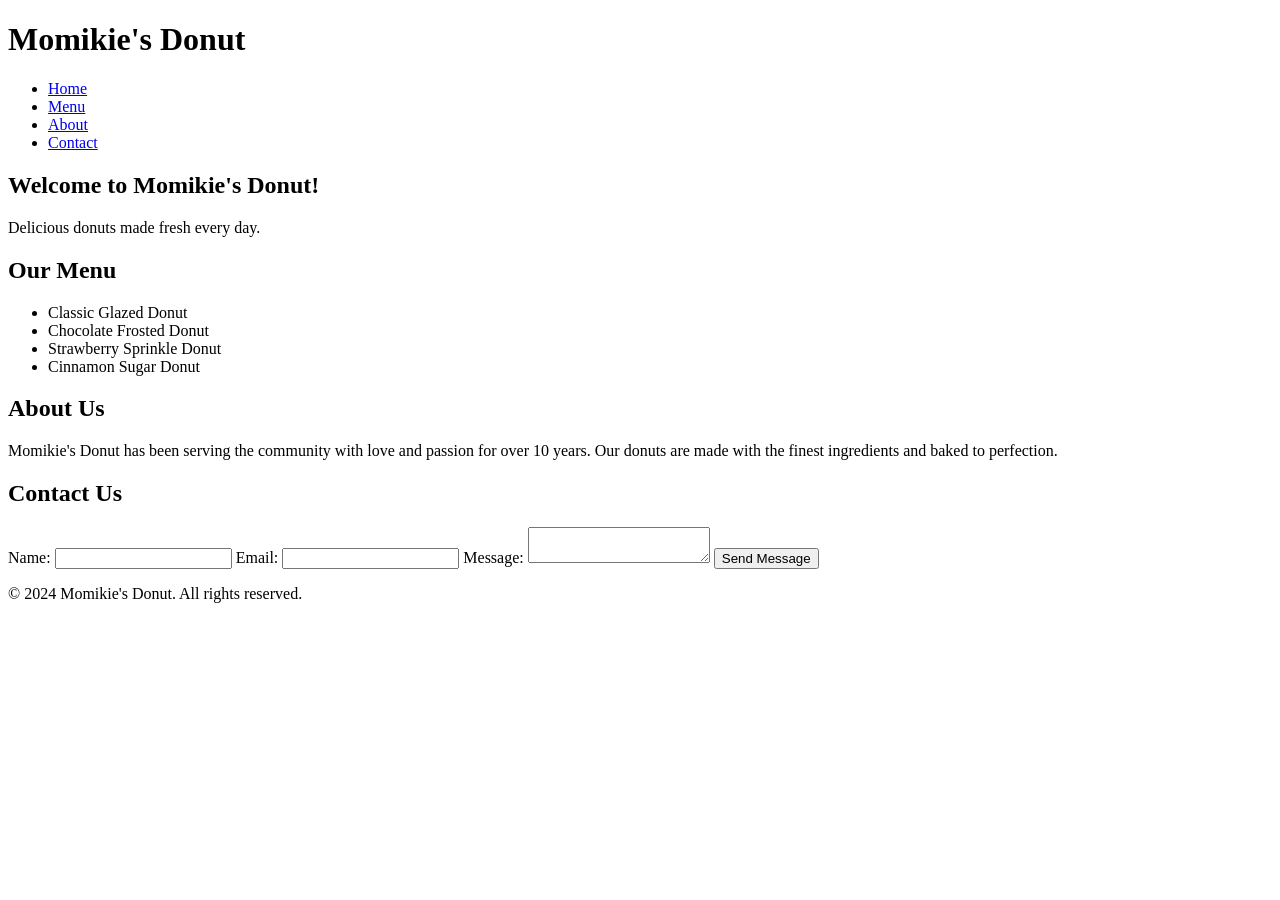
==== index.html @ a1f279ee "Initial website drafted" ====
<!DOCTYPE html>
    <html lang="en">
        <head>
            <meta charset="UTF-8">
            <meta name="viewport" content="width=device-width, initial-scale=1.0">
            <title>Momikie's Donut</title>
            <link rel="stylesheet" href="styles.css">
        </head>
        <body>
            <header>
                <h1>Momikie's Donut</h1>
                <nav>
                    <ul>
                        <li><a href="#home">Home</a></li>
                        <li><a href="#menu">Menu</a></li>
                        <li><a href="#about">About</a></li>
                        <li><a href="#contact">Contact</a></li>
                    </ul>
                </nav>
            </header>

            <main>
                <section id="home">
                    <h2>Welcome to Momikie's Donut!</h2>
                    <p>Delicious donuts made fresh every day.</p>
                </section>

                <section id="menu">
                    <h2>Our Menu</h2>
                    <ul>
                        <li>Classic Glazed Donut</li>
                        <li>Chocolate Frosted Donut</li>
                        <li>Strawberry Sprinkle Donut</li>
                        <li>Cinnamon Sugar Donut</li>
                    </ul>
                </section>

                <section id="about">
                    <h2>About Us</h2>
                    <p>Momikie's Donut has been serving the community with love and passion for over 10 years. Our donuts are made with the finest ingredients and baked to perfection.</p>
                </section>

                <section id="contact">
                    <h2>Contact Us</h2>
                    <form action="#" method="post">
                        <label for="name">Name:</label>
                        <input type="text" id="name" name="name" required>

                        <label for="email">Email:</label>
                        <input type="email" id="email" name="email" required>

                        <label for="message">Message:</label>
                        <textarea id="message" name="message" required></textarea>

                        <button type="submit">Send Message</button>
                    </form>
                </section>
            </main>

            <footer>
                <p>&copy; 2024 Momikie's Donut. All rights reserved.</p>
            </footer>
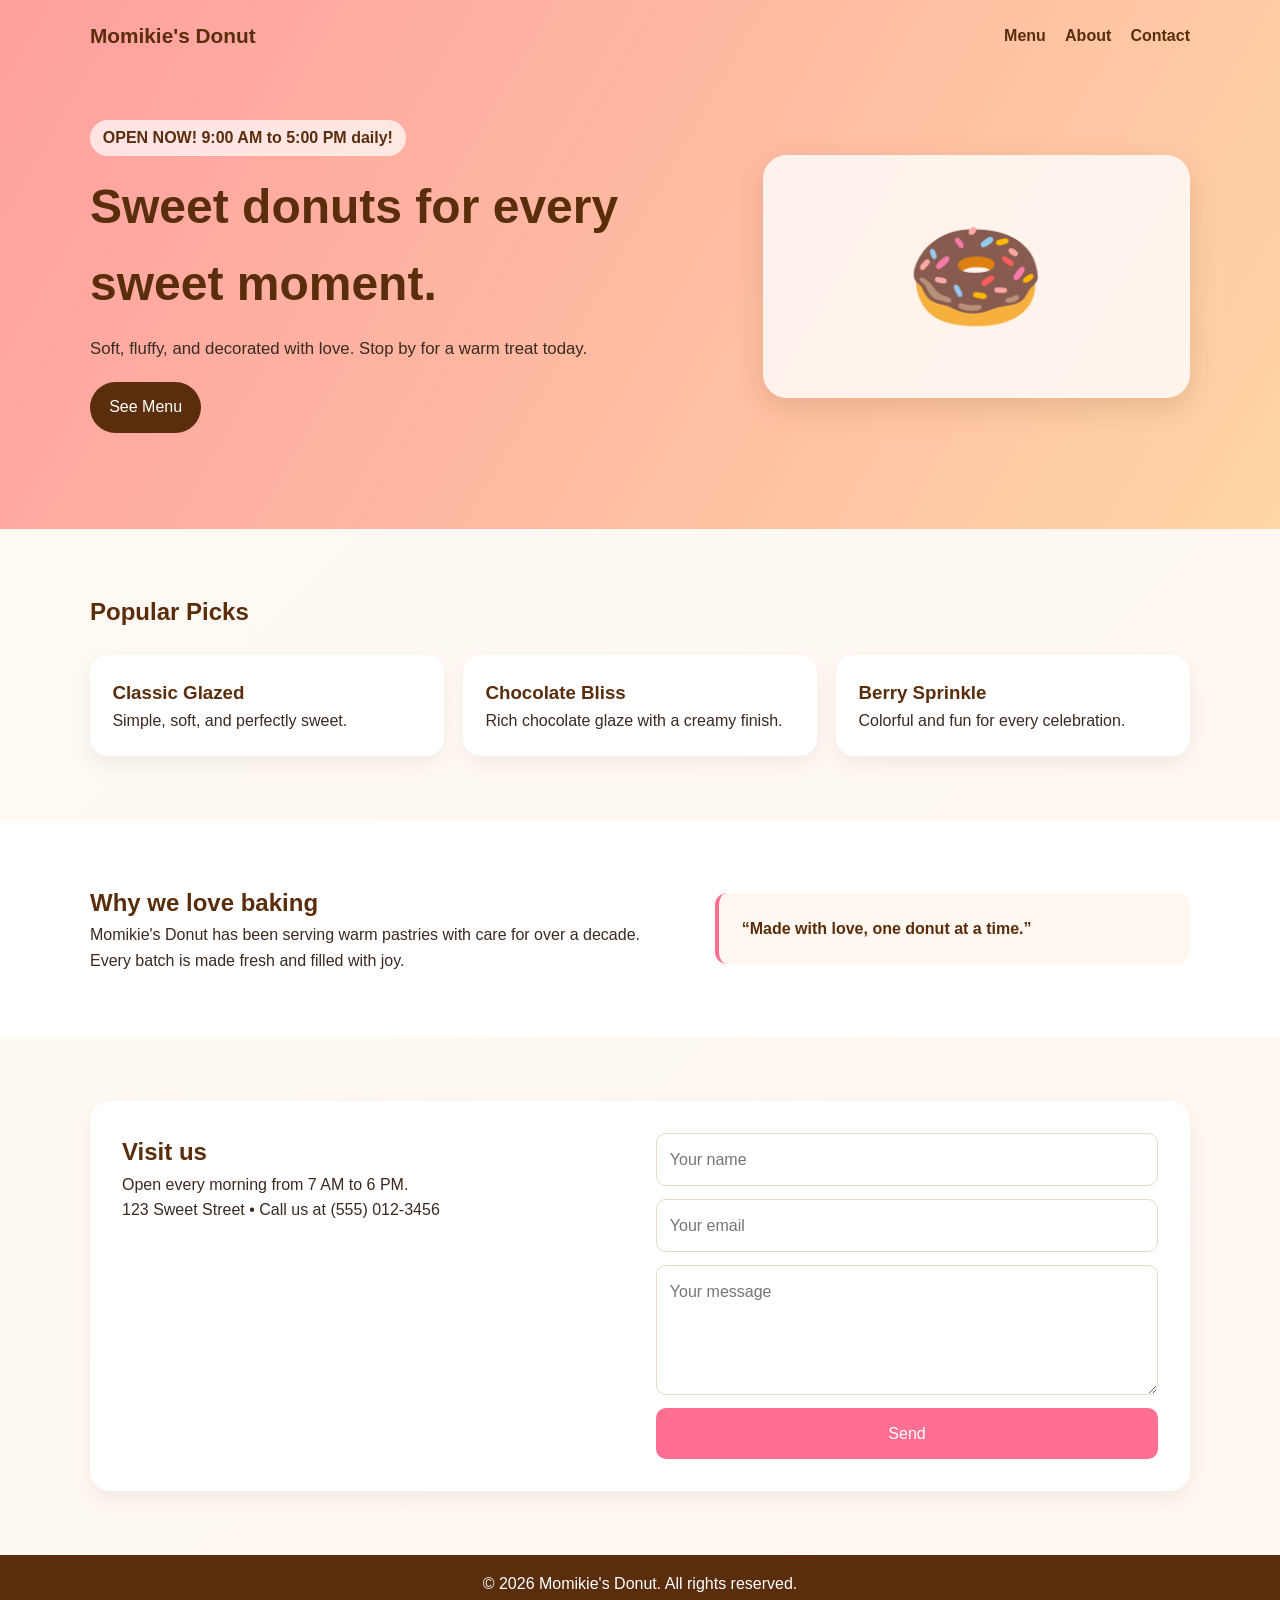
==== commit bbf7b813: "Added initial design as a template only" ====
--- a/index.html
+++ b/index.html
@@ -1,62 +1,89 @@
 <!DOCTYPE html>
-    <html lang="en">
-        <head>
-            <meta charset="UTF-8">
-            <meta name="viewport" content="width=device-width, initial-scale=1.0">
-            <title>Momikie's Donut</title>
-            <link rel="stylesheet" href="styles.css">
-        </head>
-        <body>
-            <header>
-                <h1>Momikie's Donut</h1>
-                <nav>
-                    <ul>
-                        <li><a href="#home">Home</a></li>
-                        <li><a href="#menu">Menu</a></li>
-                        <li><a href="#about">About</a></li>
-                        <li><a href="#contact">Contact</a></li>
-                    </ul>
-                </nav>
-            </header>
+<html lang="en">
+<head>
+    <meta charset="UTF-8">
+    <meta name="viewport" content="width=device-width, initial-scale=1.0">
+    <title>Momikie's Donut</title>
+    <link rel="stylesheet" href="style.css">
+</head>
+<body>
+    <header class="hero">
+        <div class="container">
+            <nav class="nav">
+                <a href="#home" class="logo">Momikie's Donut</a>
+                <ul>
+                    <li><a href="#menu">Menu</a></li>
+                    <li><a href="#about">About</a></li>
+                    <li><a href="#contact">Contact</a></li>
+                </ul>
+            </nav>
 
-            <main>
-                <section id="home">
-                    <h2>Welcome to Momikie's Donut!</h2>
-                    <p>Delicious donuts made fresh every day.</p>
-                </section>
+            <section id="home" class="hero-content">
+                <div>
+                    <p class="tag">OPEN NOW! 9:00 AM to 5:00 PM daily!</p>
+                    <h1>Sweet donuts for every sweet moment.</h1>
+                    <p class="subtitle">Soft, fluffy, and decorated with love. Stop by for a warm treat today.</p>
+                    <a href="#menu" class="btn">See Menu</a>
+                </div>
+                <div class="hero-card" aria-label="Donut illustration">
+                    <span>🍩</span>
+                </div>
+            </section>
+        </div>
+    </header>
 
-                <section id="menu">
-                    <h2>Our Menu</h2>
-                    <ul>
-                        <li>Classic Glazed Donut</li>
-                        <li>Chocolate Frosted Donut</li>
-                        <li>Strawberry Sprinkle Donut</li>
-                        <li>Cinnamon Sugar Donut</li>
-                    </ul>
-                </section>
+    <main>
+        <section id="menu" class="section">
+            <div class="container">
+                <h2>Popular Picks</h2>
+                <div class="card-grid">
+                    <article class="card">
+                        <h3>Classic Glazed</h3>
+                        <p>Simple, soft, and perfectly sweet.</p>
+                    </article>
+                    <article class="card">
+                        <h3>Chocolate Bliss</h3>
+                        <p>Rich chocolate glaze with a creamy finish.</p>
+                    </article>
+                    <article class="card">
+                        <h3>Berry Sprinkle</h3>
+                        <p>Colorful and fun for every celebration.</p>
+                    </article>
+                </div>
+            </div>
+        </section>
 
-                <section id="about">
-                    <h2>About Us</h2>
-                    <p>Momikie's Donut has been serving the community with love and passion for over 10 years. Our donuts are made with the finest ingredients and baked to perfection.</p>
-                </section>
+        <section id="about" class="section about">
+            <div class="container about-wrap">
+                <div>
+                    <h2>Why we love baking</h2>
+                    <p>Momikie's Donut has been serving warm pastries with care for over a decade. Every batch is made fresh and filled with joy.</p>
+                </div>
+                <div class="quote">“Made with love, one donut at a time.”</div>
+            </div>
+        </section>
 
-                <section id="contact">
-                    <h2>Contact Us</h2>
-                    <form action="#" method="post">
-                        <label for="name">Name:</label>
-                        <input type="text" id="name" name="name" required>
+        <section id="contact" class="section">
+            <div class="container contact-box">
+                <div>
+                    <h2>Visit us</h2>
+                    <p>Open every morning from 7 AM to 6 PM.</p>
+                    <p>123 Sweet Street • Call us at (555) 012-3456</p>
+                </div>
+                <form>
+                    <input type="text" placeholder="Your name" required>
+                    <input type="email" placeholder="Your email" required>
+                    <textarea placeholder="Your message" rows="4" required></textarea>
+                    <button type="submit">Send</button>
+                </form>
+            </div>
+        </section>
+    </main>
 
-                        <label for="email">Email:</label>
-                        <input type="email" id="email" name="email" required>
-
-                        <label for="message">Message:</label>
-                        <textarea id="message" name="message" required></textarea>
-
-                        <button type="submit">Send Message</button>
-                    </form>
-                </section>
-            </main>
-
-            <footer>
-                <p>&copy; 2024 Momikie's Donut. All rights reserved.</p>
-            </footer>+    <footer>
+        <div class="container footer">
+            <p>&copy; 2026 Momikie's Donut. All rights reserved.</p>
+        </div>
+    </footer>
+</body>
+</html>
--- a/style.css
+++ b/style.css
@@ -0,0 +1,198 @@
+:root {
+    --pink: #ff6f91;
+    --cream: #fff7f0;
+    --brown: #5a2d0c;
+    --text: #3b2a20;
+}
+
+* {
+    box-sizing: border-box;
+    margin: 0;
+    padding: 0;
+}
+
+body {
+    font-family: Arial, Helvetica, sans-serif;
+    color: var(--text);
+    background: linear-gradient(135deg, #fffaf5 0%, var(--cream) 100%);
+    line-height: 1.6;
+}
+
+.container {
+    width: min(1100px, 90%);
+    margin: 0 auto;
+}
+
+.hero {
+    background: linear-gradient(120deg, #ff9f9f, #ffd6a5);
+    padding-bottom: 3rem;
+}
+
+.nav {
+    display: flex;
+    justify-content: space-between;
+    align-items: center;
+    padding: 1.2rem 0;
+}
+
+.logo {
+    font-size: 1.3rem;
+    font-weight: 700;
+    color: var(--brown);
+    text-decoration: none;
+}
+
+.nav ul {
+    display: flex;
+    gap: 1.2rem;
+    list-style: none;
+}
+
+.nav a {
+    text-decoration: none;
+    color: var(--brown);
+    font-weight: 600;
+}
+
+.hero-content {
+    display: grid;
+    grid-template-columns: 1.2fr 0.8fr;
+    gap: 2rem;
+    align-items: center;
+    padding: 3rem 0;
+}
+
+.tag {
+    display: inline-block;
+    background: rgba(255, 255, 255, 0.7);
+    color: var(--brown);
+    padding: 0.35rem 0.8rem;
+    border-radius: 999px;
+    margin-bottom: 0.8rem;
+    font-weight: 700;
+}
+
+h1, h2, h3 {
+    color: var(--brown);
+}
+
+h1 {
+    font-size: clamp(2rem, 4vw, 3rem);
+    margin-bottom: 0.8rem;
+}
+
+.subtitle {
+    font-size: 1.05rem;
+    margin-bottom: 1.2rem;
+    max-width: 500px;
+}
+
+.btn {
+    display: inline-block;
+    background: var(--brown);
+    color: white;
+    text-decoration: none;
+    padding: 0.8rem 1.2rem;
+    border-radius: 999px;
+}
+
+.hero-card {
+    background: rgba(255, 255, 255, 0.8);
+    border-radius: 24px;
+    padding: 2rem;
+    text-align: center;
+    box-shadow: 0 10px 30px rgba(90, 45, 12, 0.15);
+}
+
+.hero-card span {
+    font-size: 7rem;
+}
+
+.section {
+    padding: 4rem 0;
+}
+
+.card-grid {
+    display: grid;
+    grid-template-columns: repeat(3, 1fr);
+    gap: 1.2rem;
+    margin-top: 1.5rem;
+}
+
+.card {
+    background: white;
+    border-radius: 18px;
+    padding: 1.4rem;
+    box-shadow: 0 8px 20px rgba(0, 0, 0, 0.06);
+}
+
+.about {
+    background: #fff;
+}
+
+.about-wrap {
+    display: grid;
+    grid-template-columns: 1fr 0.8fr;
+    gap: 2rem;
+    align-items: center;
+}
+
+.quote {
+    background: var(--cream);
+    padding: 1.4rem;
+    border-left: 4px solid var(--pink);
+    border-radius: 12px;
+    font-weight: 700;
+    color: var(--brown);
+}
+
+.contact-box {
+    display: grid;
+    grid-template-columns: 1fr 1fr;
+    gap: 2rem;
+    background: white;
+    padding: 2rem;
+    border-radius: 20px;
+    box-shadow: 0 8px 20px rgba(0, 0, 0, 0.06);
+}
+
+form {
+    display: flex;
+    flex-direction: column;
+    gap: 0.8rem;
+}
+
+input, textarea, button {
+    font: inherit;
+    padding: 0.8rem;
+    border-radius: 10px;
+    border: 1px solid #e8d8c8;
+}
+
+button {
+    background: var(--pink);
+    color: white;
+    border: none;
+    cursor: pointer;
+}
+
+footer {
+    background: var(--brown);
+    color: white;
+    padding: 1rem 0;
+    text-align: center;
+}
+
+@media (max-width: 768px) {
+    .hero-content,
+    .about-wrap,
+    .contact-box,
+    .card-grid {
+        grid-template-columns: 1fr;
+    }
+
+    .nav {
+        flex-direction: column;
+        gap: 0.6rem;
+    }
+}
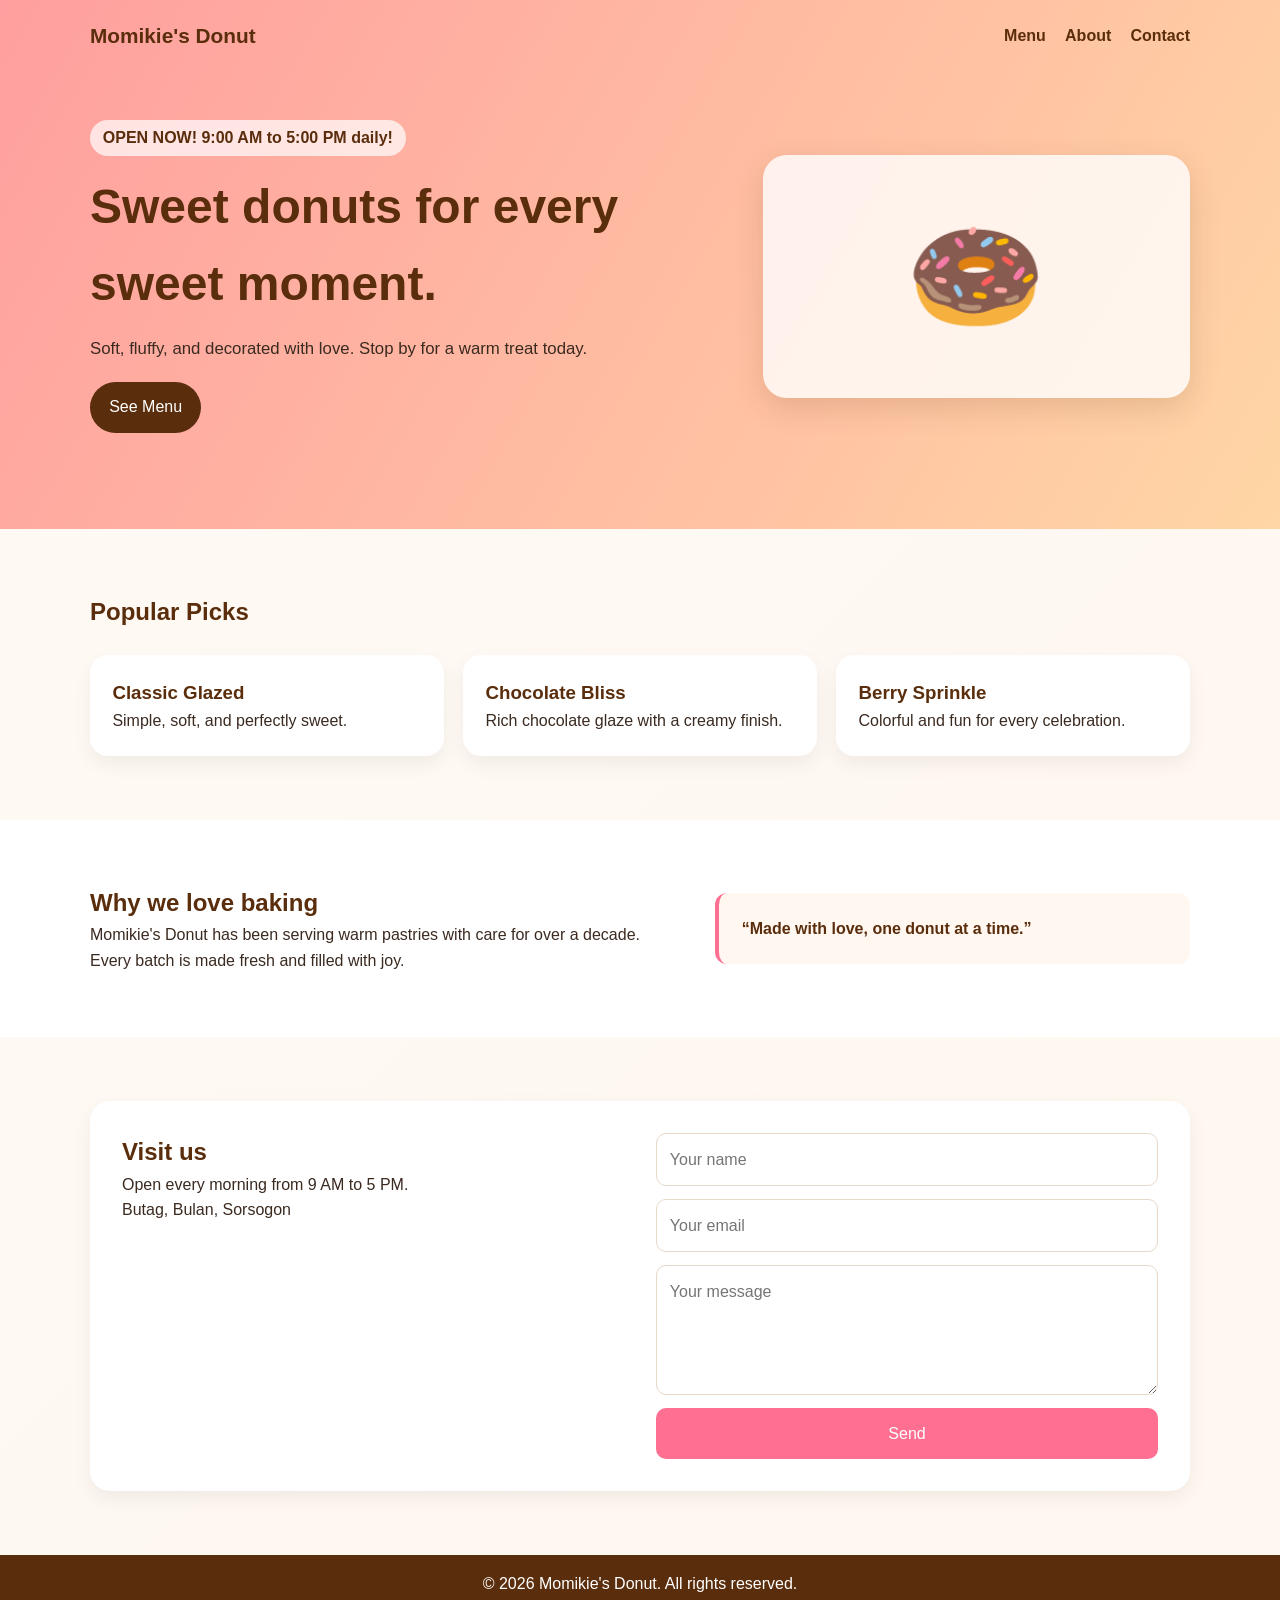
==== commit 6421e94c: "Fixed some details" ====
--- a/index.html
+++ b/index.html
@@ -67,8 +67,8 @@
             <div class="container contact-box">
                 <div>
                     <h2>Visit us</h2>
-                    <p>Open every morning from 7 AM to 6 PM.</p>
-                    <p>123 Sweet Street • Call us at (555) 012-3456</p>
+                    <p>Open every morning from 9 AM to 5 PM.</p>
+                    <p>Butag, Bulan, Sorsogon</p>
                 </div>
                 <form>
                     <input type="text" placeholder="Your name" required>
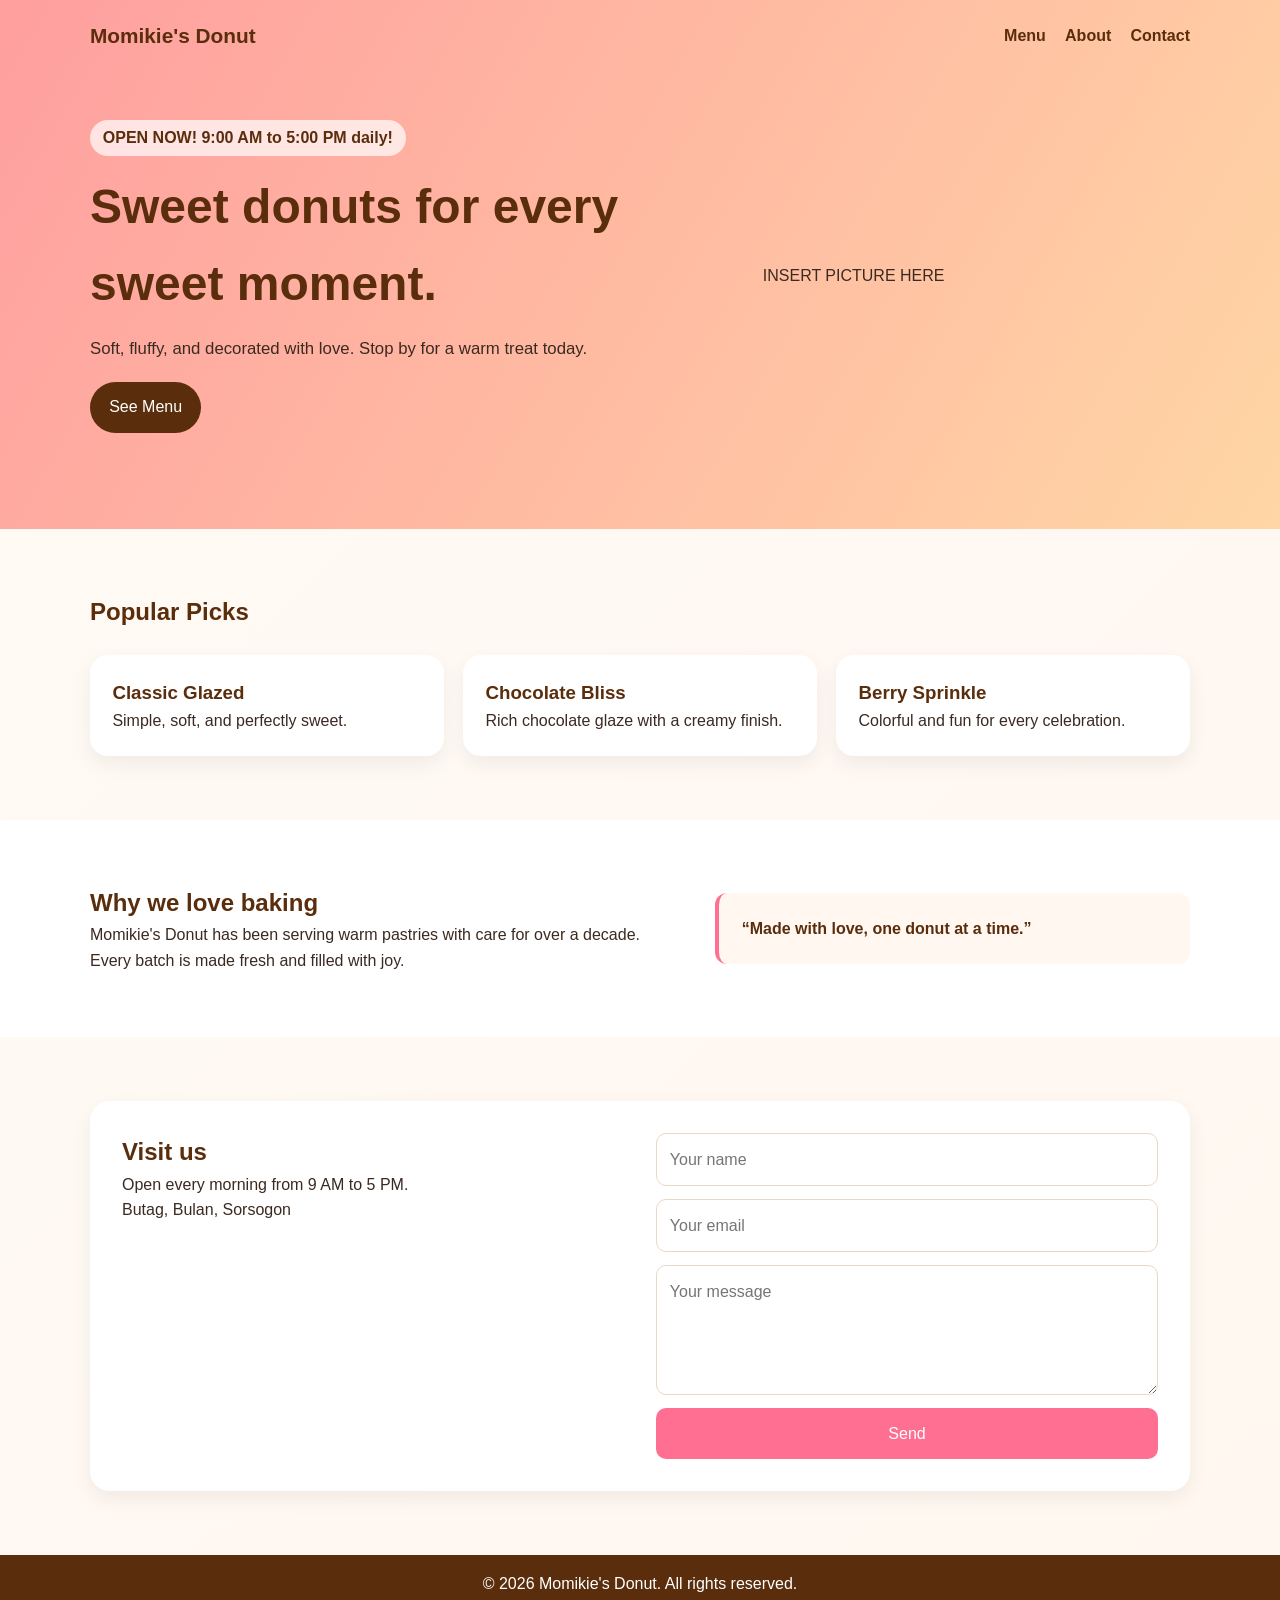
==== commit d18ef3e5: "Awaiting pictures of doughnuts, placeholder for the meantime" ====
--- a/index.html
+++ b/index.html
@@ -25,8 +25,8 @@
                     <p class="subtitle">Soft, fluffy, and decorated with love. Stop by for a warm treat today.</p>
                     <a href="#menu" class="btn">See Menu</a>
                 </div>
-                <div class="hero-card" aria-label="Donut illustration">
-                    <span>🍩</span>
+                <div class="DONUT-PIC" aria-label="Donut illustration">
+                    <span>INSERT PICTURE HERE</span>
                 </div>
             </section>
         </div>
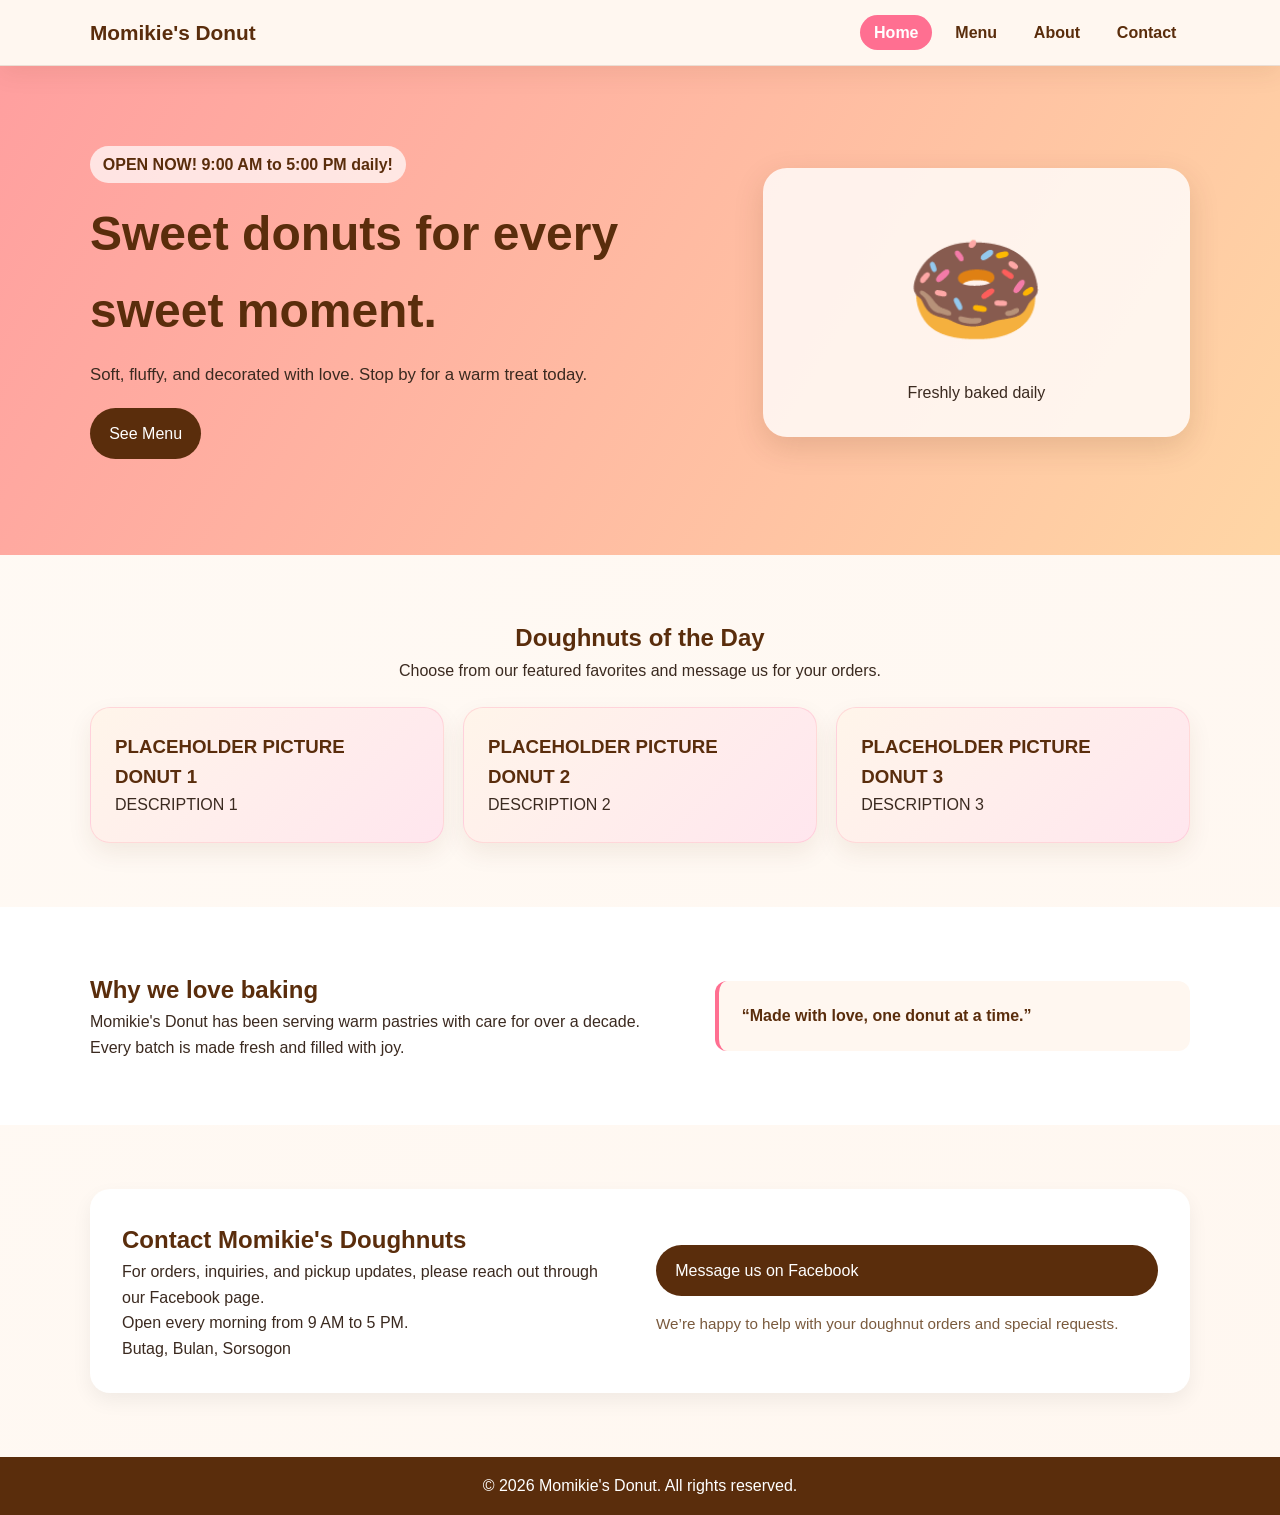
==== commit 3a0d6e4f: "feat: revamp bakery landing page and add dedicated pages" ====
--- a/index.html
+++ b/index.html
@@ -7,47 +7,58 @@
     <link rel="stylesheet" href="style.css">
 </head>
 <body>
-    <header class="hero">
-        <div class="container">
+    <header class="site-header">
+        <div class="container nav-wrap">
+            <a href="index.html" class="logo">Momikie's Donut</a>
             <nav class="nav">
-                <a href="#home" class="logo">Momikie's Donut</a>
                 <ul>
-                    <li><a href="#menu">Menu</a></li>
-                    <li><a href="#about">About</a></li>
-                    <li><a href="#contact">Contact</a></li>
+                    <li><a href="index.html" class="active">Home</a></li>
+                    <li><a href="menu.html">Menu</a></li>
+                    <li><a href="about.html">About</a></li>
+                    <li><a href="contact.html">Contact</a></li>
                 </ul>
             </nav>
-
-            <section id="home" class="hero-content">
-                <div>
-                    <p class="tag">OPEN NOW! 9:00 AM to 5:00 PM daily!</p>
-                    <h1>Sweet donuts for every sweet moment.</h1>
-                    <p class="subtitle">Soft, fluffy, and decorated with love. Stop by for a warm treat today.</p>
-                    <a href="#menu" class="btn">See Menu</a>
-                </div>
-                <div class="DONUT-PIC" aria-label="Donut illustration">
-                    <span>INSERT PICTURE HERE</span>
-                </div>
-            </section>
         </div>
     </header>
+
+    <section class="hero" id="home">
+        <div class="container hero-content">
+            <div>
+                <p class="tag">OPEN NOW! 9:00 AM to 5:00 PM daily!</p>
+                <h1>Sweet donuts for every sweet moment.</h1>
+                <p class="subtitle">Soft, fluffy, and decorated with love. Stop by for a warm treat today.</p>
+                <a href="menu.html" class="btn">See Menu</a>
+            </div>
+            <div class="hero-card" aria-label="Donut illustration">
+                <span>🍩</span>
+                <p>Freshly baked daily</p>
+            </div>
+        </div>
+    </section>
 
     <main>
         <section id="menu" class="section">
             <div class="container">
-                <h2>Popular Picks</h2>
-                <div class="card-grid">
-                    <article class="card">
-                        <h3>Classic Glazed</h3>
-                        <p>Simple, soft, and perfectly sweet.</p>
+                <div class="section-heading">
+                    <h2>Doughnuts of the Day</h2>
+                    <p>Choose from our featured favorites and message us for your orders.</p>
+                </div>
+
+                <div class="featured-grid">
+                    <article class="featured-card">
+                        <h3>PLACEHOLDER PICTURE</h3>
+                        <h3>DONUT 1</h3>
+                        <p>DESCRIPTION 1</p>
                     </article>
-                    <article class="card">
-                        <h3>Chocolate Bliss</h3>
-                        <p>Rich chocolate glaze with a creamy finish.</p>
+                    <article class="featured-card">
+                        <h3>PLACEHOLDER PICTURE</h3>
+                        <h3>DONUT 2</h3>
+                        <p>DESCRIPTION 2</p>
                     </article>
-                    <article class="card">
-                        <h3>Berry Sprinkle</h3>
-                        <p>Colorful and fun for every celebration.</p>
+                    <article class="featured-card">
+                        <h3>PLACEHOLDER PICTURE</h3>
+                        <h3>DONUT 3</h3>
+                        <p>DESCRIPTION 3</p>
                     </article>
                 </div>
             </div>
@@ -66,16 +77,15 @@
         <section id="contact" class="section">
             <div class="container contact-box">
                 <div>
-                    <h2>Visit us</h2>
+                    <h2>Contact Momikie's Doughnuts</h2>
+                    <p>For orders, inquiries, and pickup updates, please reach out through our Facebook page.</p>
                     <p>Open every morning from 9 AM to 5 PM.</p>
                     <p>Butag, Bulan, Sorsogon</p>
                 </div>
-                <form>
-                    <input type="text" placeholder="Your name" required>
-                    <input type="email" placeholder="Your email" required>
-                    <textarea placeholder="Your message" rows="4" required></textarea>
-                    <button type="submit">Send</button>
-                </form>
+                <div class="contact-actions">
+                    <a href="https://www.facebook.com/MomikiesDoughnuts" target="_blank" rel="noopener noreferrer" class="btn">Message us on Facebook</a>
+                    <p class="contact-note">We’re happy to help with your doughnut orders and special requests.</p>
+                </div>
             </div>
         </section>
     </main>
--- a/style.css
+++ b/style.css
@@ -23,16 +23,21 @@
     margin: 0 auto;
 }
 
-.hero {
-    background: linear-gradient(120deg, #ff9f9f, #ffd6a5);
-    padding-bottom: 3rem;
-}
-
-.nav {
+.site-header {
+    position: sticky;
+    top: 0;
+    z-index: 1000;
+    background: rgba(255, 247, 240, 0.95);
+    backdrop-filter: blur(10px);
+    border-bottom: 1px solid rgba(90, 45, 12, 0.12);
+    box-shadow: 0 8px 24px rgba(90, 45, 12, 0.08);
+}
+
+.nav-wrap {
     display: flex;
     justify-content: space-between;
     align-items: center;
-    padding: 1.2rem 0;
+    padding: 1rem 0;
 }
 
 .logo {
@@ -44,7 +49,7 @@
 
 .nav ul {
     display: flex;
-    gap: 1.2rem;
+    gap: 0.6rem;
     list-style: none;
 }
 
@@ -52,6 +57,20 @@
     text-decoration: none;
     color: var(--brown);
     font-weight: 600;
+    padding: 0.55rem 0.85rem;
+    border-radius: 999px;
+    transition: 0.2s ease;
+}
+
+.nav a:hover,
+.nav a.active {
+    background: var(--pink);
+    color: white;
+}
+
+.hero {
+    background: linear-gradient(120deg, #ff9f9f, #ffd6a5);
+    padding: 3rem 0 4rem;
 }
 
 .hero-content {
@@ -59,7 +78,7 @@
     grid-template-columns: 1.2fr 0.8fr;
     gap: 2rem;
     align-items: center;
-    padding: 3rem 0;
+    padding: 2rem 0;
 }
 
 .tag {
@@ -108,8 +127,43 @@
     font-size: 7rem;
 }
 
+.page-hero {
+    background: linear-gradient(120deg, #ffe0b2, #ffd7e8);
+    padding: 3rem 0;
+    text-align: center;
+}
+
+.page-hero p {
+    max-width: 700px;
+    margin: 0.8rem auto 0;
+}
+
 .section {
     padding: 4rem 0;
+}
+
+.section-heading {
+    text-align: center;
+    margin-bottom: 1.5rem;
+}
+
+.extra-space {
+    margin-top: 2.5rem;
+}
+
+.featured-grid {
+    display: grid;
+    grid-template-columns: repeat(3, 1fr);
+    gap: 1.2rem;
+    margin-top: 1rem;
+}
+
+.featured-card {
+    background: linear-gradient(135deg, #fff5ea, #ffe6ee);
+    border: 1px solid rgba(255, 111, 145, 0.2);
+    border-radius: 20px;
+    padding: 1.5rem;
+    box-shadow: 0 10px 24px rgba(90, 45, 12, 0.08);
 }
 
 .card-grid {
@@ -154,6 +208,18 @@
     padding: 2rem;
     border-radius: 20px;
     box-shadow: 0 8px 20px rgba(0, 0, 0, 0.06);
+    align-items: center;
+}
+
+.contact-actions {
+    display: flex;
+    flex-direction: column;
+    gap: 1rem;
+}
+
+.contact-note {
+    color: #7a5a3d;
+    font-size: 0.95rem;
 }
 
 form {
@@ -187,12 +253,19 @@
     .hero-content,
     .about-wrap,
     .contact-box,
+    .featured-grid,
     .card-grid {
         grid-template-columns: 1fr;
     }
 
-    .nav {
+    .nav-wrap,
+    .nav ul {
         flex-direction: column;
         gap: 0.6rem;
     }
-}
+
+    .nav ul {
+        width: 100%;
+        justify-content: center;
+    }
+}
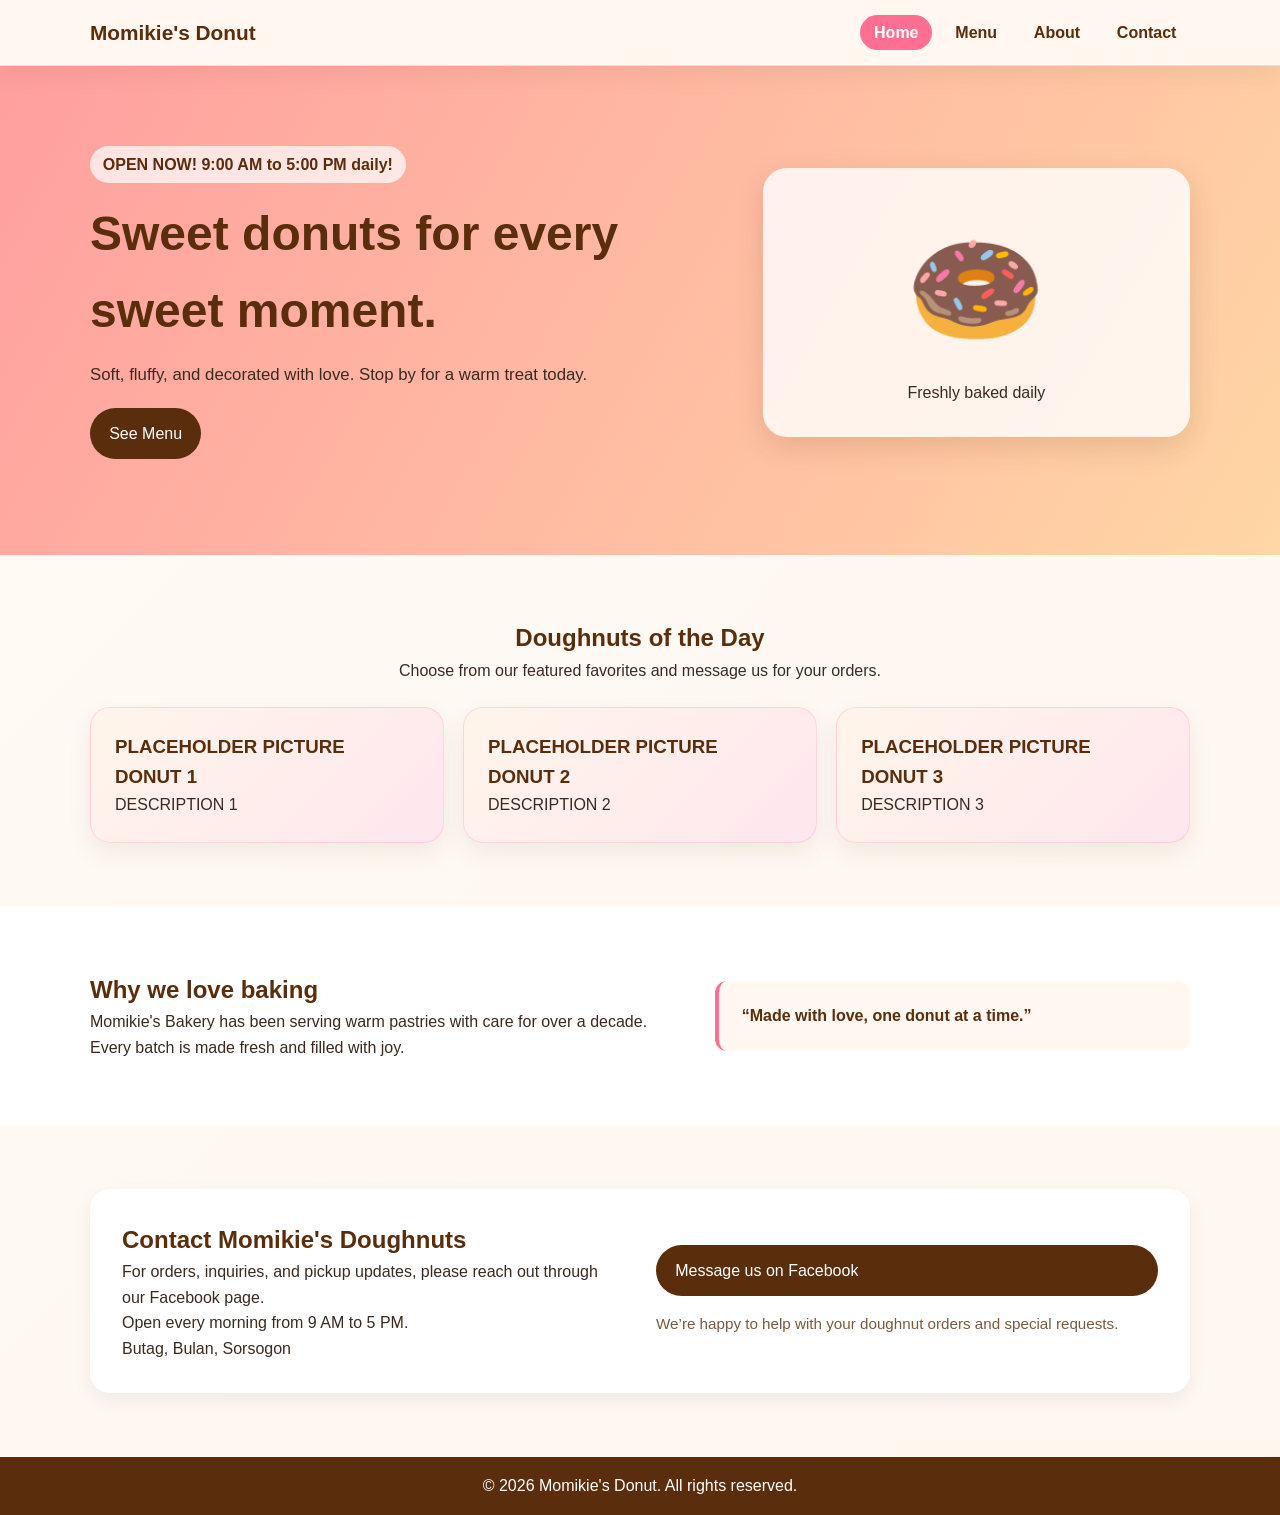
==== commit f951cf07: "feat: revamp bakery landing page and add dedicated pages" ====
--- a/index.html
+++ b/index.html
@@ -68,7 +68,7 @@
             <div class="container about-wrap">
                 <div>
                     <h2>Why we love baking</h2>
-                    <p>Momikie's Donut has been serving warm pastries with care for over a decade. Every batch is made fresh and filled with joy.</p>
+                    <p>Momikie's Bakery has been serving warm pastries with care for over a decade. Every batch is made fresh and filled with joy.</p>
                 </div>
                 <div class="quote">“Made with love, one donut at a time.”</div>
             </div>
